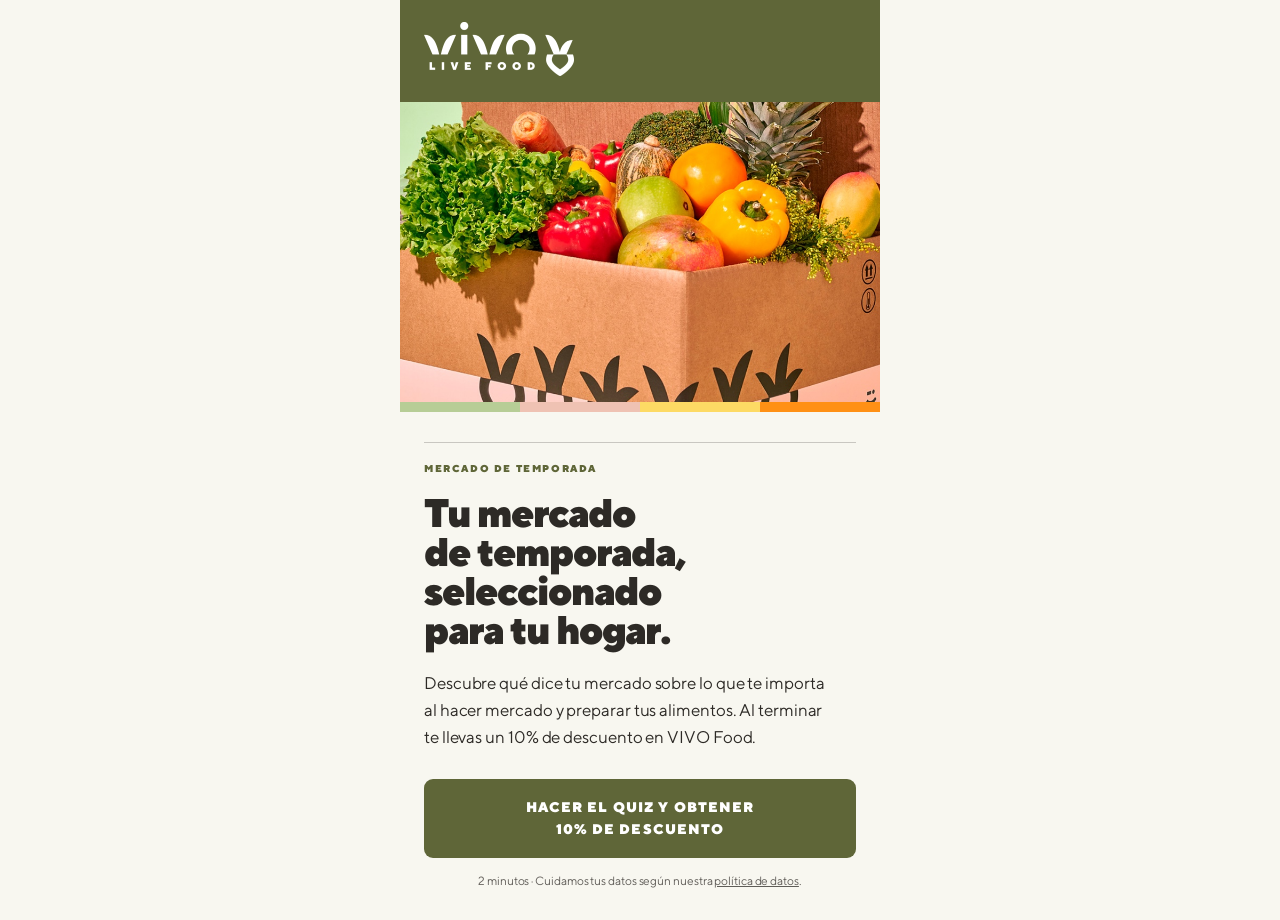
==== index.html @ dae272a1 "VIVO Food: sitio de food-market con el quiz nuevo (v13 + manual) Quiz nuevo sobre la web v13 de Seba" ====
<!DOCTYPE html>
<html lang="es">
<head>
<meta charset="utf-8">
<meta name="viewport" content="width=device-width, initial-scale=1, viewport-fit=cover">
<title>¿Qué dice tu mercado sobre lo que te importa? · VIVO Live Food</title>
<meta name="robots" content="noindex, nofollow">
<style>
@font-face{font-family:"TT Norms";src:url("fuentes/TTNorms-Regular.otf") format("opentype");font-weight:400;font-display:swap}
@font-face{font-family:"TT Norms";src:url("fuentes/TTNorms-Medium.otf") format("opentype");font-weight:500;font-display:swap}
@font-face{font-family:"TT Norms";src:url("fuentes/TTNorms-Bold.otf") format("opentype");font-weight:700;font-display:swap}
@font-face{font-family:"TT Norms";src:url("fuentes/TTNorms-Black.otf") format("opentype");font-weight:900;font-display:swap}

/* Colores de la marca (manual de VIVO) y papel de la web de Sebastián (VIVO_Web_v13_14). */
:root{
  --oliva:#5F6638; --vino:#9F2241; --naranja:#FF9015; --negro:#2D2A26;
  --verde:#B7CD96; --rosa:#EFC2B3; --amarillo:#FDDA64;
  --papel:#F8F7F0; --regla:rgba(45,42,38,.23);
  --base:var(--papel);
  --bloque:var(--verde);
}
*{box-sizing:border-box;margin:0;padding:0}
html,body{background:var(--base)}
body{font-family:"TT Norms",system-ui,sans-serif;color:var(--negro);font-size:17px;line-height:1.55;
  -webkit-font-smoothing:antialiased;min-height:100vh;min-height:100dvh;letter-spacing:-.005em}
*{font-variant-ligatures:none;font-feature-settings:"liga" 0,"dlig" 0,"clig" 0}
.app{max-width:480px;margin:0 auto;min-height:100vh;min-height:100dvh;background:var(--base);position:relative}
.pantalla{display:none;min-height:100vh;min-height:100dvh;flex-direction:column}
.pantalla.activa{display:flex;animation:entra .35s ease both}
.quieto .pantalla.activa{animation:none}
@keyframes entra{from{opacity:0;transform:translateY(8px)}to{opacity:1;transform:none}}
img{display:block;max-width:100%}
a{color:inherit}

.ceja{font-size:10px;font-weight:800;letter-spacing:.16em;text-transform:uppercase;line-height:1.4;text-wrap:balance}
h1,h2{font-weight:900;letter-spacing:-.05em;line-height:.98;text-wrap:balance}

/* Botones: solo las llamadas a la acción llevan esquina suave (la web de Sebastián). */
.btn{appearance:none;border:0;cursor:pointer;font:inherit;font-weight:800;font-size:14px;text-wrap:balance;
  text-transform:uppercase;letter-spacing:.08em;background:var(--oliva);color:#fff;
  padding:18px 22px;width:100%;border-radius:9px;transition:transform .1s, opacity .2s}
.btn:active{transform:scale(.98)}
.btn[disabled]{opacity:.35;cursor:default}
.btn-texto{appearance:none;background:none;border:0;font:inherit;font-size:12px;font-weight:700;
  letter-spacing:.12em;text-transform:uppercase;color:var(--oliva);padding:14px 4px;cursor:pointer}

/* ---------- Portada ---------- */
.portada{background:var(--base)}
.portada .bloque-top{background:var(--oliva);color:#fff;padding:22px 24px 26px;position:relative}
.portada .logo-top img{width:150px}
.portada .foto{height:300px;overflow:hidden;background:var(--verde)}
.portada .foto img{width:100%;height:100%;object-fit:cover;object-position:center 60%}
.portada .cuerpo{padding:30px 24px 30px;flex:1;display:flex;flex-direction:column}
.portada .ceja{color:var(--oliva);margin-bottom:18px;border-top:1px solid var(--regla);padding-top:18px}
.portada h1{font-size:40px;margin-bottom:20px}
.portada p.intro{font-size:17px;line-height:1.6;margin-bottom:28px;max-width:34ch;text-wrap:pretty}
.portada .letra{font-size:12px;color:rgba(45,42,38,.75);text-align:center;margin-top:14px;line-height:1.5}
.portada .franja{display:flex;height:10px}
.portada .franja span{flex:1}

/* ---------- Preguntas ---------- */
.cabeza{background:var(--bloque);padding:18px 24px 28px;transition:background .3s}
.cabeza .fila{display:flex;align-items:center;justify-content:space-between;margin-bottom:18px}
.cabeza .fila img{width:130px}
.barra{height:6px;background:rgba(45,42,38,.14);overflow:hidden}
.barra i{display:block;height:100%;background:var(--oliva);width:0;transition:width .35s ease}
.cabeza h2{font-size:30px;line-height:1.02}
.cabeza .pista{font-size:14px;margin-top:12px;font-weight:500}
.opciones{padding:22px 24px 8px;display:flex;flex-direction:column;gap:10px;flex:1}
.op{appearance:none;font:inherit;text-align:left;cursor:pointer;width:100%;
  display:flex;align-items:center;gap:14px;background:#fff;color:var(--negro);
  border:1px solid var(--regla);padding:16px 16px;font-size:17px;font-weight:500;line-height:1.3;
  border-radius:0;transition:background .15s,border-color .15s,color .15s}
.op .marca{flex:0 0 22px;height:22px;border:1.5px solid var(--oliva);display:grid;place-items:center;background:#fff}
.op.unica .marca{border-radius:50%}
.op[aria-pressed="true"]{background:var(--oliva);border-color:var(--oliva);color:#fff}
.op[aria-pressed="true"] .marca{background:#fff;border-color:#fff}
.op[aria-pressed="true"] .marca::after{content:"";width:10px;height:10px;background:var(--oliva)}
.op.unica[aria-pressed="true"] .marca::after{border-radius:50%}
.pie{padding:14px 24px 26px;display:flex;align-items:center;gap:12px;position:sticky;bottom:0;
  background:var(--base);border-top:1px solid var(--regla)}
.pie .btn{flex:1;padding-inline:14px}

/* ---------- Datos ---------- */
.datos .cabeza{background:var(--rosa)}
.datos h2{font-size:30px}
.datos .sub{margin-top:12px;font-size:16px}
form.campos{padding:22px 24px 8px;display:flex;flex-direction:column;gap:18px;flex:1}
.campo label,.campo .titulo{display:block;font-size:11px;font-weight:800;letter-spacing:.14em;text-transform:uppercase;margin-bottom:8px}
.campo .ayuda{font-size:14px;color:rgba(45,42,38,.75);margin-top:6px}
.campo input[type=text],.campo input[type=email],.campo select{width:100%;font:inherit;font-size:17px;
  padding:15px 14px;border:1px solid var(--regla);background:#fff;border-radius:0;color:var(--negro);
  -webkit-appearance:none;appearance:none}
.campo select{background-image:url("data:image/svg+xml,%3Csvg xmlns='http://www.w3.org/2000/svg' width='12' height='7'%3E%3Cpath d='M0 0h12L6 7z' fill='%235F6638'/%3E%3C/svg%3E");
  background-position:calc(100% - 16px) 50%;background-size:12px 7px;background-repeat:no-repeat}
.campo input:focus,.campo select:focus{outline:none;border-color:var(--oliva);box-shadow:0 0 0 3px rgba(95,102,56,.18)}
.campo .opcional{font-weight:500;letter-spacing:.08em;opacity:.65}
.doble{display:flex;gap:10px}.doble select:first-child{flex:0 0 38%}
.autoriza{display:flex;gap:12px;align-items:flex-start;font-size:14px;line-height:1.45;background:#fff;
  border:1px solid var(--regla);padding:14px}
.autoriza input{flex:0 0 22px;width:22px;height:22px;margin-top:1px;accent-color:var(--oliva)}
.error{color:var(--vino);font-size:14px;font-weight:500;min-height:1em}

/* ---------- Resultado ---------- */
.resultado{background:var(--bloque)}
.resultado .logo-top{padding:22px 24px 18px}
.resultado .logo-top img{width:150px}
.resultado .foto{height:300px;overflow:hidden}
.resultado .foto img{width:100%;height:100%;object-fit:cover}
.resultado .cuerpo{padding:28px 24px 10px}
.resultado .ceja{margin-bottom:14px}
/* El título lleva su corte de renglón en PERFILES (\n). */
.resultado h1{font-size:44px;line-height:.95;margin-bottom:20px;white-space:pre-line}
.resultado .l1{font-size:19px;font-weight:500;line-height:1.4;margin-bottom:14px;text-wrap:pretty}
.resultado .l2{font-size:17px;line-height:1.55;text-wrap:pretty}
.resultado .l2 + .l2{margin-top:12px}
.regalo{margin:24px 24px 0;background:var(--papel);padding:24px 20px 22px;text-align:center;color:var(--negro);border:1px solid var(--regla)}
.regalo .ceja{color:var(--oliva);margin-bottom:10px}
.regalo .que{font-size:16px;margin-bottom:16px;text-wrap:balance}
.regalo .codigo{display:inline-block;font-weight:900;font-size:24px;letter-spacing:.2em;
  border:2px dashed var(--oliva);color:var(--oliva);padding:12px 18px;margin-bottom:12px}
.regalo .cond{font-size:13px;color:rgba(45,42,38,.75)}
.resultado .cierre{padding:22px 24px 34px;font-size:15px;text-wrap:pretty}
.resultado.oscuro{color:#fff}
/* Invitar: el link propio de cada persona (sale con el código que devuelve el servidor). */
.invita{margin:16px 24px 0;background:var(--papel);color:var(--negro);padding:22px 20px;text-align:center;border:1px solid var(--regla)}
.invita .ceja{color:var(--vino);margin-bottom:10px}
.invita p{font-size:15px;margin-bottom:14px;text-wrap:pretty}
.invita .btn{background:var(--vino);margin-bottom:6px}
.invita .link{font-size:13px;word-break:break-all;color:rgba(45,42,38,.75)}
/* Trampa para robots: la persona no la ve ni la alcanza con el teclado. */
.trampa{position:absolute;left:-9999px;width:1px;height:1px;overflow:hidden}
</style>
</head>
<body>
<main class="app" id="app">

  <!-- 1. PORTADA -->
  <section class="pantalla portada" data-paso="portada">
    <div class="bloque-top"><div class="logo-top"><img src="img/logotipo-blanco.png" alt="VIVO · Live Food"></div></div>
    <div class="foto"><img src="img/marca-02.jpg" alt="Caja de mercado de VIVO con frutas y verduras"></div>
    <div class="franja" aria-hidden="true"><span style="background:var(--verde)"></span><span style="background:var(--rosa)"></span><span style="background:var(--amarillo)"></span><span style="background:var(--naranja)"></span></div>
    <div class="cuerpo">
      <div class="ceja">Mercado de temporada</div>
      <h1>Tu mercado de temporada, seleccionado para tu hogar.</h1>
      <p class="intro">Descubre qué dice tu mercado sobre lo que te importa al hacer mercado y preparar tus alimentos. Al terminar te llevas un 10% de descuento en VIVO Food.</p>
      <button class="btn" type="button" id="empezar">Hacer el quiz y obtener 10% de descuento</button>
      <p class="letra">2 minutos · Cuidamos tus datos según nuestra <a href="privacidad.html" target="_blank">política de datos</a>.</p>
    </div>
  </section>

  <!-- 2. PREGUNTAS (una sola pantalla que se rellena con JavaScript) -->
  <section class="pantalla pregunta" data-paso="pregunta">
    <div class="cabeza">
      <div class="fila"><img id="logo-pregunta" src="img/logotipo-5F6638.png" alt="VIVO · Live Food"></div>
      <div class="barra" role="progressbar" aria-valuemin="0" aria-valuemax="100" aria-valuenow="11"><i id="avance"></i></div>
      <h2 id="texto-pregunta" style="margin-top:24px"></h2>
      <p class="pista" id="pista"></p>
    </div>
    <div class="opciones" id="opciones" role="group"></div>
    <div class="pie">
      <button class="btn-texto" type="button" id="atras">Atrás</button>
      <button class="btn" type="button" id="siguiente" disabled>Siguiente</button>
    </div>
  </section>

  <!-- 3. DATOS -->
  <section class="pantalla datos" data-paso="datos">
    <div class="cabeza">
      <div class="fila"><img src="img/logotipo-9F2241.png" alt="VIVO · Live Food"></div>
      <div class="barra"><i style="width:100%"></i></div>
      <h2 style="margin-top:24px">Tu resultado está listo</h2>
      <p class="sub">Dinos tu nombre y a dónde te enviamos tu 10% de descuento.</p>
    </div>
    <form class="campos" id="form-datos" action="" method="post" novalidate>
      <div class="campo">
        <label for="nombre">Tu nombre</label>
        <input type="text" id="nombre" name="nombre" autocomplete="given-name" required>
      </div>
      <div class="campo">
        <label for="correo">Tu correo</label>
        <input type="email" id="correo" name="correo" autocomplete="email" inputmode="email" required>
      </div>
      <div class="campo">
        <label for="barrio">Barrio o municipio</label>
        <input type="text" id="barrio" name="barrio" autocomplete="address-level2" required>
        <p class="ayuda">Para saber si llegamos hasta tu puerta.</p>
      </div>
      <div class="campo">
        <span class="titulo">Tu cumpleaños <span class="opcional">· opcional</span></span>
        <div class="doble">
          <select id="cumple-dia" name="cumple_dia" aria-label="Día"><option value="">Día</option></select>
          <select id="cumple-mes" name="cumple_mes" aria-label="Mes"><option value="">Mes</option></select>
        </div>
        <p class="ayuda">Ese día te escribimos.</p>
      </div>
      <label class="autoriza">
        <input type="checkbox" id="autorizo" name="autorizacion_datos" value="si" required>
        <span>Autorizo a GREENNOVATION S.A.S. (VIVO Live) a tratar mis datos personales para enviarme mi descuento, escribirme sobre VIVO Food y conocer cómo compro y como en casa, según su <a href="privacidad.html" target="_blank">política de datos</a>, de acuerdo con la Ley 1581 de 2012.</span>
      </label>
      <input type="hidden" name="respuestas" id="respuestas">
      <input type="hidden" name="resultado" id="resultado-campo">
      <div class="trampa" aria-hidden="true"><label>Sitio web <input type="text" name="sitio_web" id="sitio-web" tabindex="-1" autocomplete="off"></label></div>
      <p class="error" id="error" role="alert"></p>
    </form>
    <div class="pie">
      <button class="btn-texto" type="button" id="atras-datos">Atrás</button>
      <button class="btn" type="submit" form="form-datos" id="enviar">Ver qué dice mi mercado</button>
    </div>
  </section>

  <!-- 4. RESULTADO -->
  <section class="pantalla resultado" data-paso="resultado" id="pantalla-resultado">
    <div class="logo-top"><img id="logo-resultado" src="img/logotipo-5F6638.png" alt="VIVO · Live Food"></div>
    <div class="foto"><img id="foto-resultado" src="img/marca-03.jpg" alt=""></div>
    <div class="cuerpo">
      <div class="ceja" id="ceja-resultado">Esto dice tu mercado sobre lo que te importa</div>
      <h1 id="titulo-resultado"></h1>
      <p class="l1" id="linea-1"></p>
      <p class="l2" id="linea-2"></p>
      <p class="l2" id="linea-3"></p>
    </div>
    <div class="regalo">
      <div class="ceja">Tu descuento de prelanzamiento</div>
      <p class="que">10% de descuento en productos de VIVO Food. Guárdalo: ya es tuyo.</p>
      <div class="codigo">VIVOLAUNCH</div>
      <p class="cond">Sirve solo el día que abramos las suscripciones: te avisamos por correo. <a href="condiciones.html" target="_blank">Condiciones</a></p>
    </div>
    <div class="invita" id="invita" hidden>
      <div class="ceja">Pásalo a tu mesa</div>
      <p>¿Alguien de tu casa o tu grupo vive lo mismo con el mercado? Mándale el quiz: también le llega su 10%.</p>
      <button class="btn" type="button" id="compartir">Mandar mi link</button>
      <p class="link" id="mi-link"></p>
    </div>
    <p class="cierre" id="cierre"></p>
  </section>

</main>

<script>
(function(){
  // Las 4 preguntas. Los ids p1..p4 siguen este orden.
  var PREGUNTAS = [
    {id:"p1", t:"Si pudieras mejorar tu forma de hacer mercado, ¿qué cambiarías?", varias:true,
     nada:6,
     o:["No tener que salir a comprar","Saber de dónde viene cada cosa","Más variedad en mi mesa","Ideas de qué cocinar","Que lo fresco me dure más","Un mejor precio","Nada, así estoy bien"]},
    {id:"p2", t:"Las frutas y verduras, ¿dónde las compras casi siempre?", varias:false,
     o:["En el supermercado","En el fruver o la tienda del barrio","En la plaza o mercado campesino","Por app o WhatsApp","En varios lugares"]},
    {id:"p3", t:"Aquí entre nos: ¿qué te pasa con las frutas y verduras?", varias:true, nada:4,
     o:["Se me dañan antes de usarlas","No sé si son de buena calidad","Siempre compro lo mismo","Tengo que salir a comprar seguido","Nada, así estoy bien"]},
    {id:"p4", t:"La que más dice de ti: al escoger tus alimentos, ¿qué pesa más?", varias:false,
     o:["Que sea sano","Que sea rico y fresco","Saber de dónde viene","Que rinda y tenga buen precio","Que les guste a todos en casa"]}
  ];
  var BLOQUES = ["var(--verde)","var(--rosa)","var(--amarillo)"];
  // El logo de cada fondo va en su pareja del manual de VIVO ("Aplicaciones de color", pág. 15):
  // oliva-verde, vino-rosa, amarillo-naranja, negro-blanco; al revés también.
  var LOGO_SOBRE = {"var(--verde)":"5F6638", "var(--oliva)":"B7CD96", "var(--rosa)":"9F2241",
                    "var(--vino)":"EFC2B3", "var(--amarillo)":"FF9015", "var(--naranja)":"FDDA64"};
  function logoSobre(fondo){ return "img/logotipo-" + LOGO_SOBRE[fondo] + ".png"; }

  // Los 4 resultados.
  var PERFILES = {
    casa:     {titulo:"La casa\nque cuida", l1:"Tu mercado dice que piensas en plural: antes de escoger tus alimentos, ya pensaste en los de tu mesa.",
               vivo:"En VIVO también pensamos en plural: alimentos con origen, para la mesa de tu casa.",
               color:"var(--rosa)", foto:"img/marca-03.jpg", alt:"Bolsa de lona de VIVO", oscuro:false},
    bienestar:{titulo:"Cuidado\ncon sabor", l1:"Tu mercado dice que cuidarte va primero, pero no a costa del sabor: para ti, alimentarte bien también es disfrutar.",
               vivo:"En VIVO vas a saber de dónde viene lo que llega a tu mesa.",
               color:"var(--vino)", foto:"img/marca-06.jpg", alt:"Zanahorias sobre papel de VIVO", oscuro:true},
    origen:   {titulo:"El del\norigen", l1:"Tu mercado dice que lo que llega a tu mesa tiene dirección: un lugar, una familia, una temporada. Te importa la historia, no solo la etiqueta.",
               vivo:"En VIVO te contamos de dónde viene cada alimento y quién lo cultiva.",
               color:"var(--oliva)", foto:"img/marca-11.jpg", alt:"Bolsa kraft de VIVO con frutas y verduras", oscuro:true},
    temporada:{titulo:"Cocina\nde temporada", l1:"Tu mercado dice que lo bueno, para ti, se nota en el plato: no compras por comprar, buscas que sepa a fresco y que valga la pena.",
               vivo:"En VIVO llega lo que está en su punto y en su temporada.",
               color:"var(--amarillo)", foto:"img/marca-07.jpg", alt:"Frutas de temporada sobre fondo naranja", oscuro:false}
  };
  // Molestias de la 3, en el orden de prioridad de la tarea (índices 0 a 3).
  var MOLESTIAS = [
    "Nos contaste que las frutas y verduras se te dañan antes de usarlas. No es descuido: tu mercado va a otro ritmo que tu cocina.",
    "Nos contaste que no siempre sabes si las frutas y verduras son de buena calidad. Cuando no sabes de dónde viene algo, tampoco sabes qué esperar.",
    "Nos contaste que siempre terminas comprando lo mismo. Pasa cuando la rutina escoge por ti.",
    "Nos contaste que tienes que salir a comprar seguido. Ese tiempo también es parte de lo que te cuesta el mercado."
  ];

  var resp = {};          // p1..p4 -> arreglo de índices marcados
  var i = 0;              // pregunta actual (0..8)
  var $ = function(id){return document.getElementById(id)};

  function mostrar(paso){
    document.querySelectorAll(".pantalla").forEach(function(s){
      s.classList.toggle("activa", s.dataset.paso === paso);
    });
    window.scrollTo(0,0);
  }

  function pintarPregunta(){
    var q = PREGUNTAS[i], marcadas = resp[q.id] || [];
    document.documentElement.style.setProperty("--bloque", BLOQUES[i % BLOQUES.length]);
    $("logo-pregunta").src = logoSobre(BLOQUES[i % BLOQUES.length]);
    // Sin número de pregunta: solo la barra de avance, que corre más al principio y se frena al final.
    var pct = Math.round(Math.pow((i+1) / (PREGUNTAS.length+1), 0.6) * 100);
    $("avance").style.width = pct + "%";
    document.querySelector(".barra[role=progressbar]").setAttribute("aria-valuenow", pct);
    $("texto-pregunta").textContent = q.t;
    $("pista").textContent = (i >= PREGUNTAS.length - 2 ? "Ya casi está tu resultado. " : "") + (q.varias ? "Puedes marcar varias." : "Escoge una.");
    var cont = $("opciones"); cont.innerHTML = "";
    cont.setAttribute("aria-label", q.t);
    q.o.forEach(function(txt, k){
      var b = document.createElement("button");
      b.type = "button"; b.className = "op " + (q.varias ? "varias" : "unica");
      b.setAttribute("aria-pressed", marcadas.indexOf(k) > -1 ? "true" : "false");
      b.innerHTML = '<span class="marca" aria-hidden="true"></span><span></span>';
      b.lastChild.textContent = txt;
      b.addEventListener("click", function(){ marcar(k); });
      cont.appendChild(b);
    });
    $("siguiente").disabled = marcadas.length === 0;
    $("siguiente").textContent = i === PREGUNTAS.length - 1 ? "Último paso" : "Siguiente";
  }

  function marcar(k){
    var q = PREGUNTAS[i], m = (resp[q.id] || []).slice();
    if (!q.varias){
      m = [k];
      resp[q.id] = m; pintarPregunta();
      setTimeout(siguiente, 280);   // opción única: pasa sola
      return;
    }
    var pos = m.indexOf(k);
    if (pos > -1){ m.splice(pos,1); }
    else if (q.nada !== undefined && k === q.nada){ m = [k]; }            // "Nada" desmarca las demás
    else { m.push(k); if (q.nada !== undefined){ m = m.filter(function(x){return x !== q.nada}); } }
    resp[q.id] = m; pintarPregunta();
  }

  function siguiente(){
    if (!(resp[PREGUNTAS[i].id] || []).length) return;
    if (i < PREGUNTAS.length - 1){ i++; pintarPregunta(); window.scrollTo(0,0); }
    else { mostrar("datos"); }
  }

  // Qué pregunta da cada dato del resultado.
  var Q_MOLESTIA = "p3", Q_PESA = "p4";
  // Regla del resultado: sale de la 4.
  function calcularPerfil(r){
    var pesa = (r[Q_PESA] || [])[0];
    switch (pesa){
      case 0: return "bienestar";
      case 1: return "temporada";
      case 2: return "origen";
      case 4: return "casa";
      case 3: return "temporada";
      default: return "temporada";
    }
  }
  // Lo que se guarda en Brevo (atributo MOLESTIA), en el mismo orden que MOLESTIAS.
  var MOLESTIA_CLAVES = ["se_danan","calidad","siempre_lo_mismo","salir_seguido"];
  function indiceMolestia(r){
    var molestias = r[Q_MOLESTIA] || [];
    for (var k = 0; k < 4; k++){ if (molestias.indexOf(k) > -1) return k; }
    return -1;   // marcó "Nada, así estoy bien": sin molestia
  }
  function calcularMolestia(r){
    var k = indiceMolestia(r);
    return k > -1 ? MOLESTIAS[k] : "";
  }

  function pintarResultado(nombre, correo){
    var clave = calcularPerfil(resp), p = PERFILES[clave], molestia = calcularMolestia(resp);
    var sec = $("pantalla-resultado");
    sec.style.setProperty("--bloque", p.color);
    sec.classList.toggle("oscuro", p.oscuro);
    $("logo-resultado").src = logoSobre(p.color);
    $("foto-resultado").src = p.foto; $("foto-resultado").alt = p.alt;
    $("ceja-resultado").textContent = nombre ? (nombre + ", esto dice tu mercado sobre lo que te importa") : "Esto dice tu mercado sobre lo que te importa";
    $("titulo-resultado").textContent = p.titulo;
    $("linea-1").textContent = p.l1;
    $("linea-2").textContent = molestia;
    $("linea-2").hidden = !molestia;
    $("linea-3").textContent = p.vivo;
    $("cierre").textContent = "Ya estás en la lista de prelanzamiento de VIVO Food. Te escribimos con tu descuento y con lo que viene.";
    $("resultado-campo").value = p.titulo.replace("\n", " ");
    mostrar("resultado");
  }

  // Cumpleaños: días y meses.
  (function(){
    var d = $("cumple-dia"), m = $("cumple-mes");
    for (var n = 1; n <= 31; n++){ d.add(new Option(n, n)); }
    ["Enero","Febrero","Marzo","Abril","Mayo","Junio","Julio","Agosto","Septiembre","Octubre","Noviembre","Diciembre"]
      .forEach(function(t, k){ m.add(new Option(t, k+1)); });
  })();

  $("empezar").addEventListener("click", function(){ i = 0; pintarPregunta(); mostrar("pregunta"); });
  $("siguiente").addEventListener("click", siguiente);
  $("atras").addEventListener("click", function(){
    if (i > 0){ i--; pintarPregunta(); window.scrollTo(0,0); } else { mostrar("portada"); }
  });
  $("atras-datos").addEventListener("click", function(){ i = PREGUNTAS.length - 1; pintarPregunta(); mostrar("pregunta"); });

  // De dónde llegó: ?ref=CODIGO (alguien lo invitó) y ?utm_source= (o ?f=). Se guardan por si recarga.
  var qsEntrada = new URLSearchParams(location.search);
  function recordar(clave, valor){
    try { if (valor) sessionStorage.setItem("vivo-" + clave, valor); return valor || sessionStorage.getItem("vivo-" + clave) || ""; }
    catch(_){ return valor || ""; }
  }
  var REF = recordar("ref", (qsEntrada.get("ref") || "").replace(/[^A-Za-z0-9]/g, "").slice(0, 6));
  var FUENTE = recordar("fuente", (qsEntrada.get("utm_source") || qsEntrada.get("f") || "").slice(0, 60)) || (REF ? "invitacion" : "");
  var ENDPOINT = "api/lista.php";

  function pintarInvitacion(codigo){
    if (!codigo) return;
    var link = location.origin + location.pathname + "?ref=" + codigo;
    $("mi-link").textContent = link.replace(/^https?:\/\//, "");
    $("invita").hidden = false;
    $("compartir").onclick = function(){
      var texto = "Hice este quiz de VIVO Food sobre cómo hacemos mercado. Haz el tuyo y te llega un 10%: ";
      if (navigator.share){ navigator.share({title:"VIVO Food", text:texto, url:link}).catch(function(){}); return; }
      location.href = "https://wa.me/?text=" + encodeURIComponent(texto + link);
    };
  }

  var enviando = false;
  $("form-datos").addEventListener("submit", function(e){
    e.preventDefault();
    if (enviando) return;
    var nombre = $("nombre").value.trim(), correo = $("correo").value.trim(), barrio = $("barrio").value.trim();
    var err = "";
    if (!nombre) err = "Escribe tu nombre para ver tu resultado.";
    else if (!/^[^\s@]+@[^\s@]+\.[^\s@]+$/.test(correo)) err = "Revisa cómo escribiste tu correo: ahí te llega tu descuento.";
    else if (!barrio) err = "Cuéntanos tu barrio o municipio para saber si llegamos.";
    else if (!$("autorizo").checked) err = "Para enviarte tu descuento, necesitamos que marques la autorización.";
    $("error").textContent = err;
    if (err) return;
    // Lo que se guardaría: cada respuesta con su texto, para poder contarlas.
    var salida = {};
    PREGUNTAS.forEach(function(q){
      salida[q.id] = (resp[q.id] || []).map(function(k){ return q.o[k]; });
    });
    $("respuestas").value = JSON.stringify(salida);
    var km = indiceMolestia(resp);
    var datos = {
      nombre: nombre, correo: correo, barrio: barrio,
      cumple_dia: $("cumple-dia").value, cumple_mes: $("cumple-mes").value,
      autorizacion_datos: "si", respuestas: $("respuestas").value,
      perfil: calcularPerfil(resp), molestia: km > -1 ? MOLESTIA_CLAVES[km] : "ninguna",
      ref: REF, fuente: FUENTE, sitio_web: $("sitio-web").value
    };
    // El resultado se muestra solo cuando la persona quedó guardada: si no, no le llegaría su 10%.
    enviando = true;
    var boton = $("enviar"), textoBoton = boton.textContent;
    boton.disabled = true; boton.textContent = "Guardando…";
    function listo(){ enviando = false; boton.disabled = false; boton.textContent = textoBoton; }
    fetch(ENDPOINT, {method:"POST", headers:{"Content-Type":"application/json"}, body:JSON.stringify(datos)})
      .then(function(r){ return r.json().catch(function(){ return {ok:false}; }); })
      .then(function(r){
        listo();
        if (r && r.ok){ pintarResultado(nombre.split(" ")[0], correo); pintarInvitacion(r.codigo); return; }
        var porCampo = {correo:"Revisa cómo escribiste tu correo: ahí te llega tu descuento.",
                        espera:"Recibimos muchos intentos desde esta conexión. Prueba otra vez en un rato."};
        $("error").textContent = porCampo[r && r.error] || "No pudimos guardar tus datos. Toca el botón otra vez.";
      })
      .catch(function(){ listo(); $("error").textContent = "Se cortó la conexión. Revisa tu internet y toca el botón otra vez."; });
  });

  // Vista directa para revisar: ?paso=portada | 1..4 | datos | resultado
  var qs = new URLSearchParams(location.search), paso = qs.get("paso");
  if (paso) document.documentElement.classList.add("quieto");
  if (paso && /^\d+$/.test(paso) && +paso >= 1 && +paso <= PREGUNTAS.length){
    i = +paso - 1;
    if (qs.get("marcar")) resp[PREGUNTAS[i].id] = qs.get("marcar").split(",").map(Number);
    pintarPregunta(); mostrar("pregunta");
  } else if (paso === "datos"){
    mostrar("datos");
  } else if (paso === "resultado"){
    resp[Q_PESA] = [qs.has("p4") ? +qs.get("p4") : 3];
    resp[Q_MOLESTIA] = (qs.get("p3") || "1,3").split(",").map(Number);
    pintarResultado(qs.get("nombre") || "Ana", "");
    if (qs.get("codigo")) pintarInvitacion(qs.get("codigo"));
  } else {
    mostrar("portada");
  }
})();
</script>
</body>
</html>
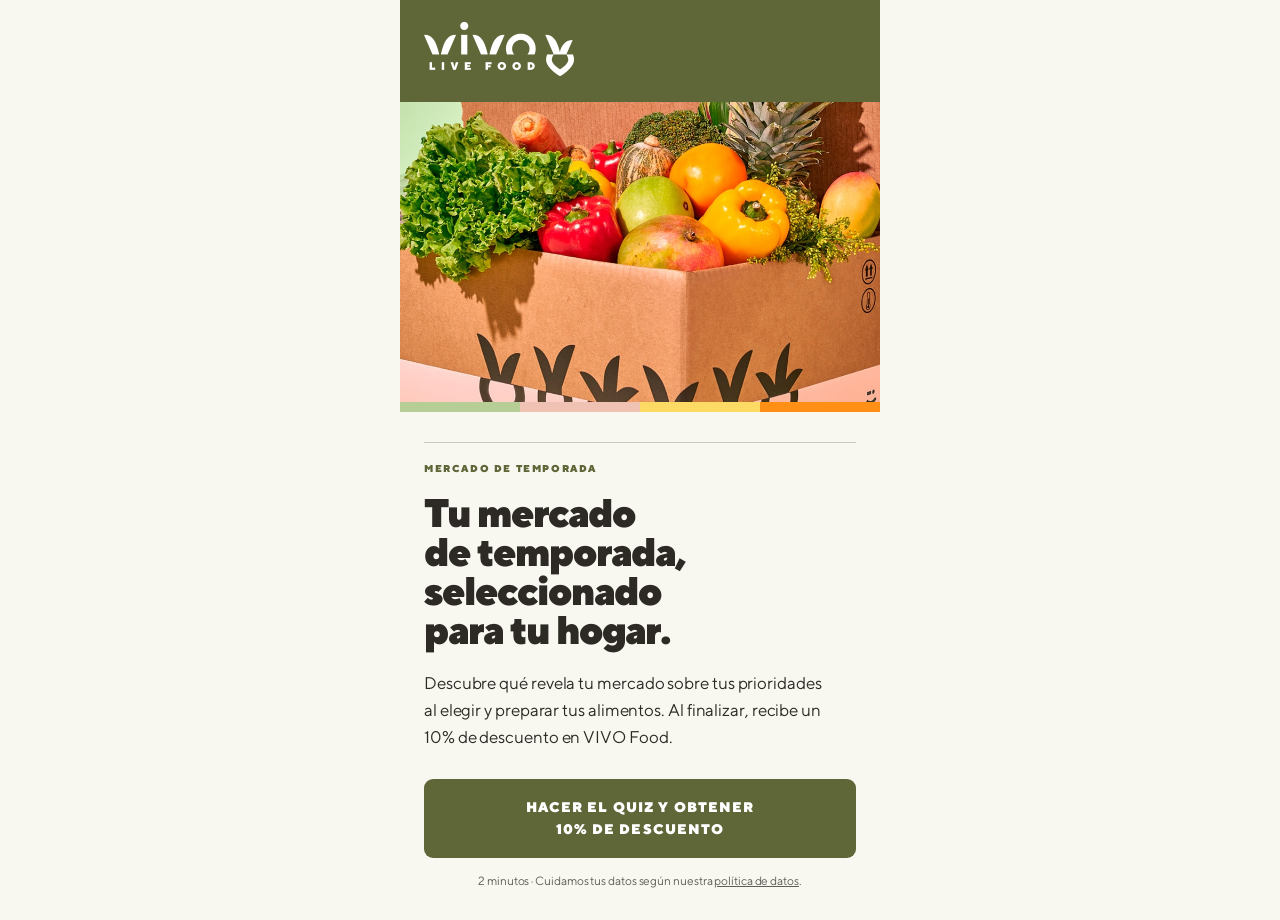
==== commit 1433ab12: "Quiz: intro con el copy aprobado por Laura Co-Authored-By: Claude Haiku 5.5 <noreply@anthropic.com>" ====
--- a/index.html
+++ b/index.html
@@ -143,7 +143,7 @@
     <div class="cuerpo">
       <div class="ceja">Mercado de temporada</div>
       <h1>Tu mercado de temporada, seleccionado para tu hogar.</h1>
-      <p class="intro">Descubre qué dice tu mercado sobre lo que te importa al hacer mercado y preparar tus alimentos. Al terminar te llevas un 10% de descuento en VIVO Food.</p>
+      <p class="intro">Descubre qué revela tu mercado sobre tus prioridades al elegir y preparar tus alimentos. Al finalizar, recibe un 10% de descuento en VIVO Food.</p>
       <button class="btn" type="button" id="empezar">Hacer el quiz y obtener 10% de descuento</button>
       <p class="letra">2 minutos · Cuidamos tus datos según nuestra <a href="privacidad.html" target="_blank">política de datos</a>.</p>
     </div>
